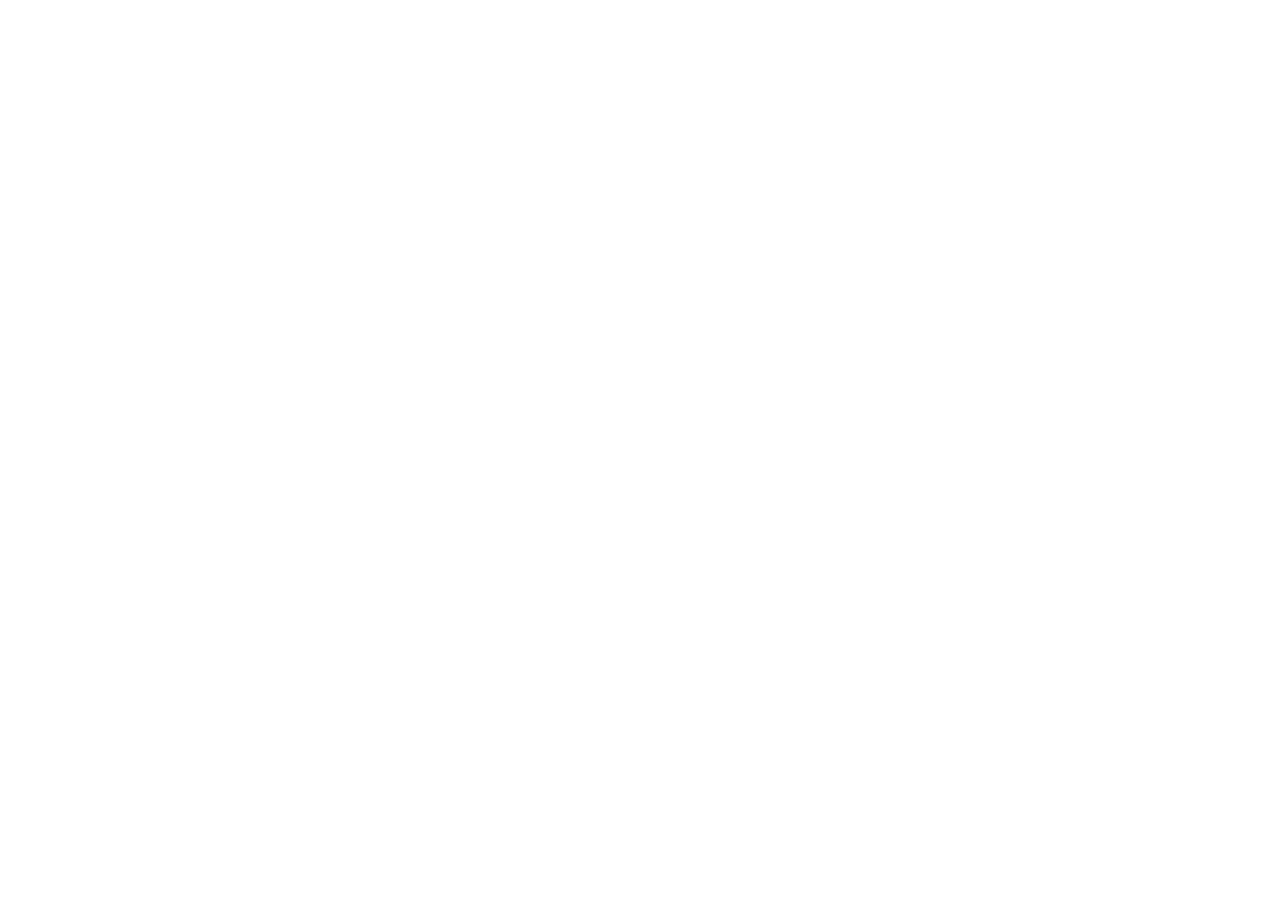
==== index.html @ ab7f9ebb "Commit 3: Integrated Bootstrap 5 and Bootstrap Icons CDNs in project head" ====
<!DOCTYPE html>
<html lang="en">
<head>
    <meta charset="UTF-8">
    <title>SecureAuth</title>
    <link href="https://cdn.jsdelivr.net/npm/bootstrap@5.3.3/dist/css/bootstrap.min.css" rel="stylesheet">
    <link rel="stylesheet" href="https://cdn.jsdelivr.net/npm/bootstrap-icons@1.11.3/font/bootstrap-icons.min.css">
</head>
<body>
</body>
</html>
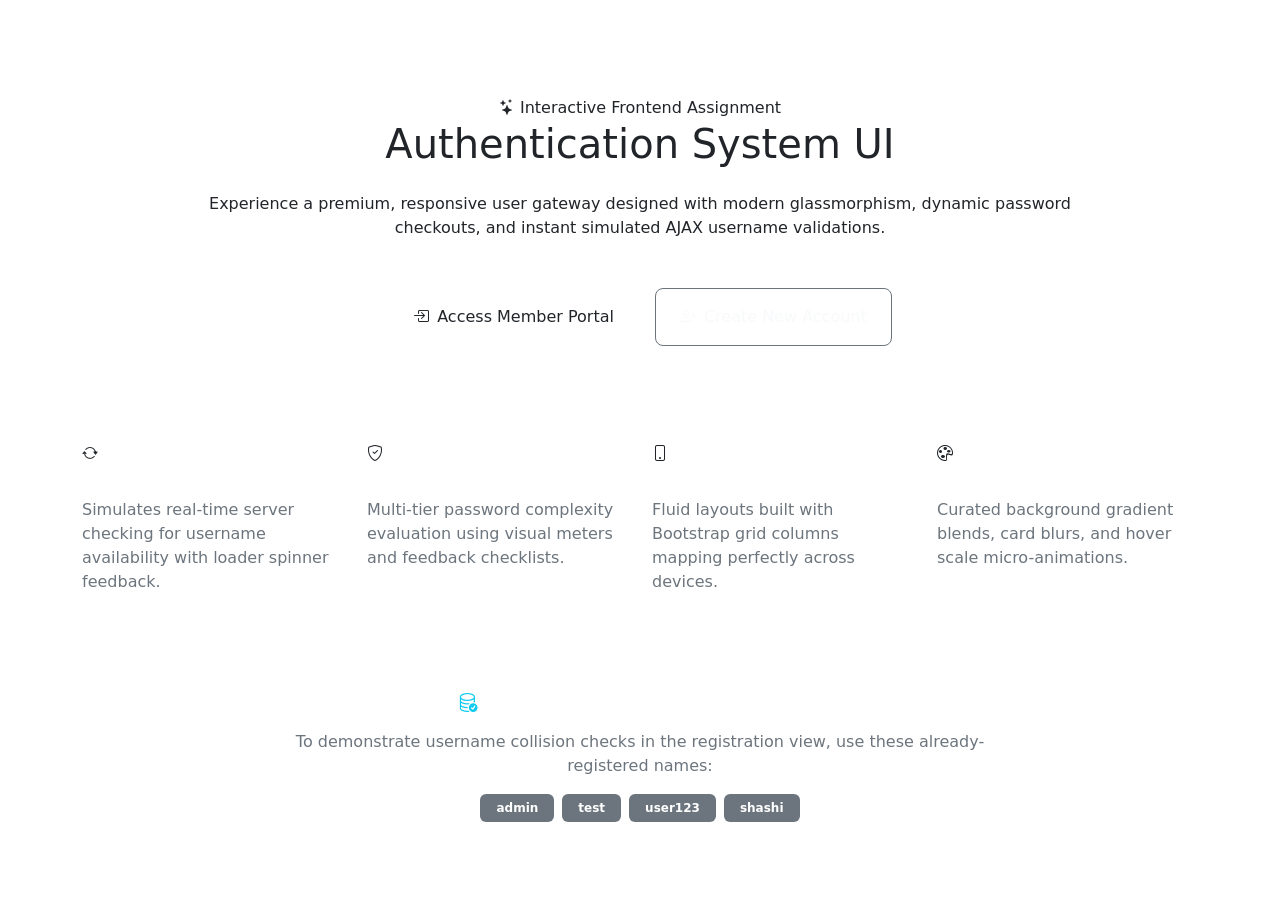
==== commit 2103a16a: "Commit 7: Finalized Landing Page UI layout and features grid" ====
--- a/index.html
+++ b/index.html
@@ -2,10 +2,147 @@
 <html lang="en">
 <head>
     <meta charset="UTF-8">
-    <title>SecureAuth</title>
-    <link href="https://cdn.jsdelivr.net/npm/bootstrap@5.3.3/dist/css/bootstrap.min.css" rel="stylesheet">
+    <meta name="viewport" content="width=device-width, initial-scale=1.0">
+    <title>SecureAuth - Modern Authentication System</title>
+    
+    <!-- Meta tags for SEO -->
+    <meta name="description" content="Explore SecureAuth, a premium responsive login and registration frontend UI featuring real-time validations, strength meters, and glassmorphism styling.">
+    <meta name="keywords" content="Authentication System, HTML5, CSS3, Bootstrap 5, Glassmorphism, Form Validation, AJAX simulation">
+    
+    <!-- Bootstrap 5 CSS CDN -->
+    <link href="https://cdn.jsdelivr.net/npm/bootstrap@5.3.3/dist/css/bootstrap.min.css" rel="stylesheet" integrity="sha384-QWTKZyjpPEjISv5WaRU9OFeRpok6YctnYmDr5pNlyT2bRjXh0JMhjY6hW+ALEwIH" crossorigin="anonymous">
+    
+    <!-- Bootstrap Icons CDN -->
     <link rel="stylesheet" href="https://cdn.jsdelivr.net/npm/bootstrap-icons@1.11.3/font/bootstrap-icons.min.css">
+    
+    <!-- Custom CSS -->
+    <link rel="stylesheet" href="css/style.css">
 </head>
 <body>
+
+    <!-- Sticky Reusable Navbar Placeholder -->
+    <div id="navbar-placeholder"></div>
+
+    <!-- Main Content Area -->
+    <main class="container my-auto py-5">
+        
+        <!-- Hero Section -->
+        <section class="text-center py-5">
+            <div class="row justify-content-center">
+                <div class="col-lg-10">
+                    <span class="feature-badge">
+                        <i class="bi bi-stars"></i> Interactive Frontend Assignment
+                    </span>
+                    <h1 class="hero-title mb-4">Authentication System UI</h1>
+                    <p class="hero-subtitle mb-5">
+                        Experience a premium, responsive user gateway designed with modern glassmorphism, dynamic password checkouts, and instant simulated AJAX username validations.
+                    </p>
+                    <div class="d-flex flex-wrap justify-content-center gap-3">
+                        <a href="login.html" class="btn btn-primary-gradient px-4 py-3 fs-6">
+                            <i class="bi bi-box-arrow-in-right me-2"></i>Access Member Portal
+                        </a>
+                        <a href="register.html" class="btn btn-outline-light border-secondary hover-bg-light px-4 py-3 fs-6 rounded-3" style="transition: var(--transition-smooth); background: rgba(255, 255, 255, 0.02);">
+                            <i class="bi bi-person-plus me-2"></i>Create New Account
+                        </a>
+                    </div>
+                </div>
+            </div>
+        </section>
+
+        <!-- Features Showcase Grid -->
+        <section class="py-5">
+            <div class="row g-4">
+                <!-- Feature 1 -->
+                <div class="col-md-6 col-lg-3">
+                    <div class="feature-box h-100">
+                        <div class="feature-icon-wrapper">
+                            <i class="bi bi-arrow-repeat"></i>
+                        </div>
+                        <h4 class="h5 text-white fw-bold">AJAX Simulation</h4>
+                        <p class="text-secondary mb-0">Simulates real-time server checking for username availability with loader spinner feedback.</p>
+                    </div>
+                </div>
+                <!-- Feature 2 -->
+                <div class="col-md-6 col-lg-3">
+                    <div class="feature-box h-100">
+                        <div class="feature-icon-wrapper">
+                            <i class="bi bi-shield-check"></i>
+                        </div>
+                        <h4 class="h5 text-white fw-bold">Regex Verification</h4>
+                        <p class="text-secondary mb-0">Multi-tier password complexity evaluation using visual meters and feedback checklists.</p>
+                    </div>
+                </div>
+                <!-- Feature 3 -->
+                <div class="col-md-6 col-lg-3">
+                    <div class="feature-box h-100">
+                        <div class="feature-icon-wrapper">
+                            <i class="bi bi-phone"></i>
+                        </div>
+                        <h4 class="h5 text-white fw-bold">Ultra Responsive</h4>
+                        <p class="text-secondary mb-0">Fluid layouts built with Bootstrap grid columns mapping perfectly across devices.</p>
+                    </div>
+                </div>
+                <!-- Feature 4 -->
+                <div class="col-md-6 col-lg-3">
+                    <div class="feature-box h-100">
+                        <div class="feature-icon-wrapper">
+                            <i class="bi bi-palette"></i>
+                        </div>
+                        <h4 class="h5 text-white fw-bold">Glassmorphism</h4>
+                        <p class="text-secondary mb-0">Curated background gradient blends, card blurs, and hover scale micro-animations.</p>
+                    </div>
+                </div>
+            </div>
+        </section>
+
+        <!-- Demo Accounts Section -->
+        <section class="py-4">
+            <div class="glass-card p-4 text-center col-lg-8 mx-auto">
+                <h5 class="text-white fw-bold mb-3"><i class="bi bi-database-check text-info me-2"></i>Simulated Database Accounts</h5>
+                <p class="text-secondary mb-3">To demonstrate username collision checks in the registration view, use these already-registered names:</p>
+                <div class="d-flex flex-wrap justify-content-center gap-2">
+                    <span class="badge bg-secondary py-2 px-3 text-white">admin</span>
+                    <span class="badge bg-secondary py-2 px-3 text-white">test</span>
+                    <span class="badge bg-secondary py-2 px-3 text-white">user123</span>
+                    <span class="badge bg-secondary py-2 px-3 text-white">shashi</span>
+                </div>
+            </div>
+        </section>
+
+    </main>
+
+    <!-- Reusable Footer Placeholder -->
+    <div id="footer-placeholder"></div>
+
+    <!-- Terms & Conditions Modal -->
+    <div class="modal fade glass-modal" id="termsModal" tabindex="-1" aria-labelledby="termsModalLabel" aria-hidden="true">
+        <div class="modal-dialog modal-dialog-centered modal-dialog-scrollable">
+            <div class="modal-content">
+                <div class="modal-header">
+                    <h5 class="modal-title" id="termsModalLabel"><i class="bi bi-file-earmark-text text-primary me-2"></i>Terms and Conditions</h5>
+                    <button type="button" class="btn-close btn-close-white" data-bs-dismiss="modal" aria-label="Close"></button>
+                </div>
+                <div class="modal-body">
+                    <p class="text-white-50">Welcome to SecureAuth. By signing up to this platform, you agree to comply with our dummy authentication simulation guidelines.</p>
+                    <h6 class="text-white fw-bold mt-3">1. Data Storage</h6>
+                    <p class="text-white-50">This is a frontend-only demonstration. No real data is transmitted, processed, or saved to any database. Inputs are handled temporarily within the local JavaScript application runtime environment.</p>
+                    <h6 class="text-white fw-bold mt-3">2. Password Security</h6>
+                    <p class="text-white-50">Please do not use real passwords. Even though this interface calculates strength checks locally and does not transmit data over the web, we advise against entering production passwords in test environments.</p>
+                    <h6 class="text-white fw-bold mt-3">3. UI/UX Rights</h6>
+                    <p class="text-white-50">This prototype has been prepared strictly as an internship evaluation project. All visual graphics, stylesheets, scripts, and document templates are free for modification and educational purposes.</p>
+                </div>
+                <div class="modal-footer">
+                    <button type="button" class="btn btn-secondary border-0" data-bs-dismiss="modal" style="background: rgba(255,255,255,0.1);">Close</button>
+                    <button type="button" class="btn btn-primary-gradient" data-bs-dismiss="modal">I Understand</button>
+                </div>
+            </div>
+        </div>
+    </div>
+
+    <!-- Bootstrap 5 JS Bundle with Popper.js CDN -->
+    <script src="https://cdn.jsdelivr.net/npm/bootstrap@5.3.3/dist/js/bootstrap.bundle.min.js" integrity="sha384-YvpcrYf0tY3lHB60NNkmXc5s9fDVZLESaAA55NDzOxhy9GkcIdslK1eN7N6jIeHz" crossorigin="anonymous"></script>
+    
+    <!-- Custom Application Logic -->
+    <script src="js/script.js"></script>
 </body>
 </html>
--- a/css/style.css
+++ b/css/style.css
@@ -0,0 +1 @@
+/* Base themes and styling */
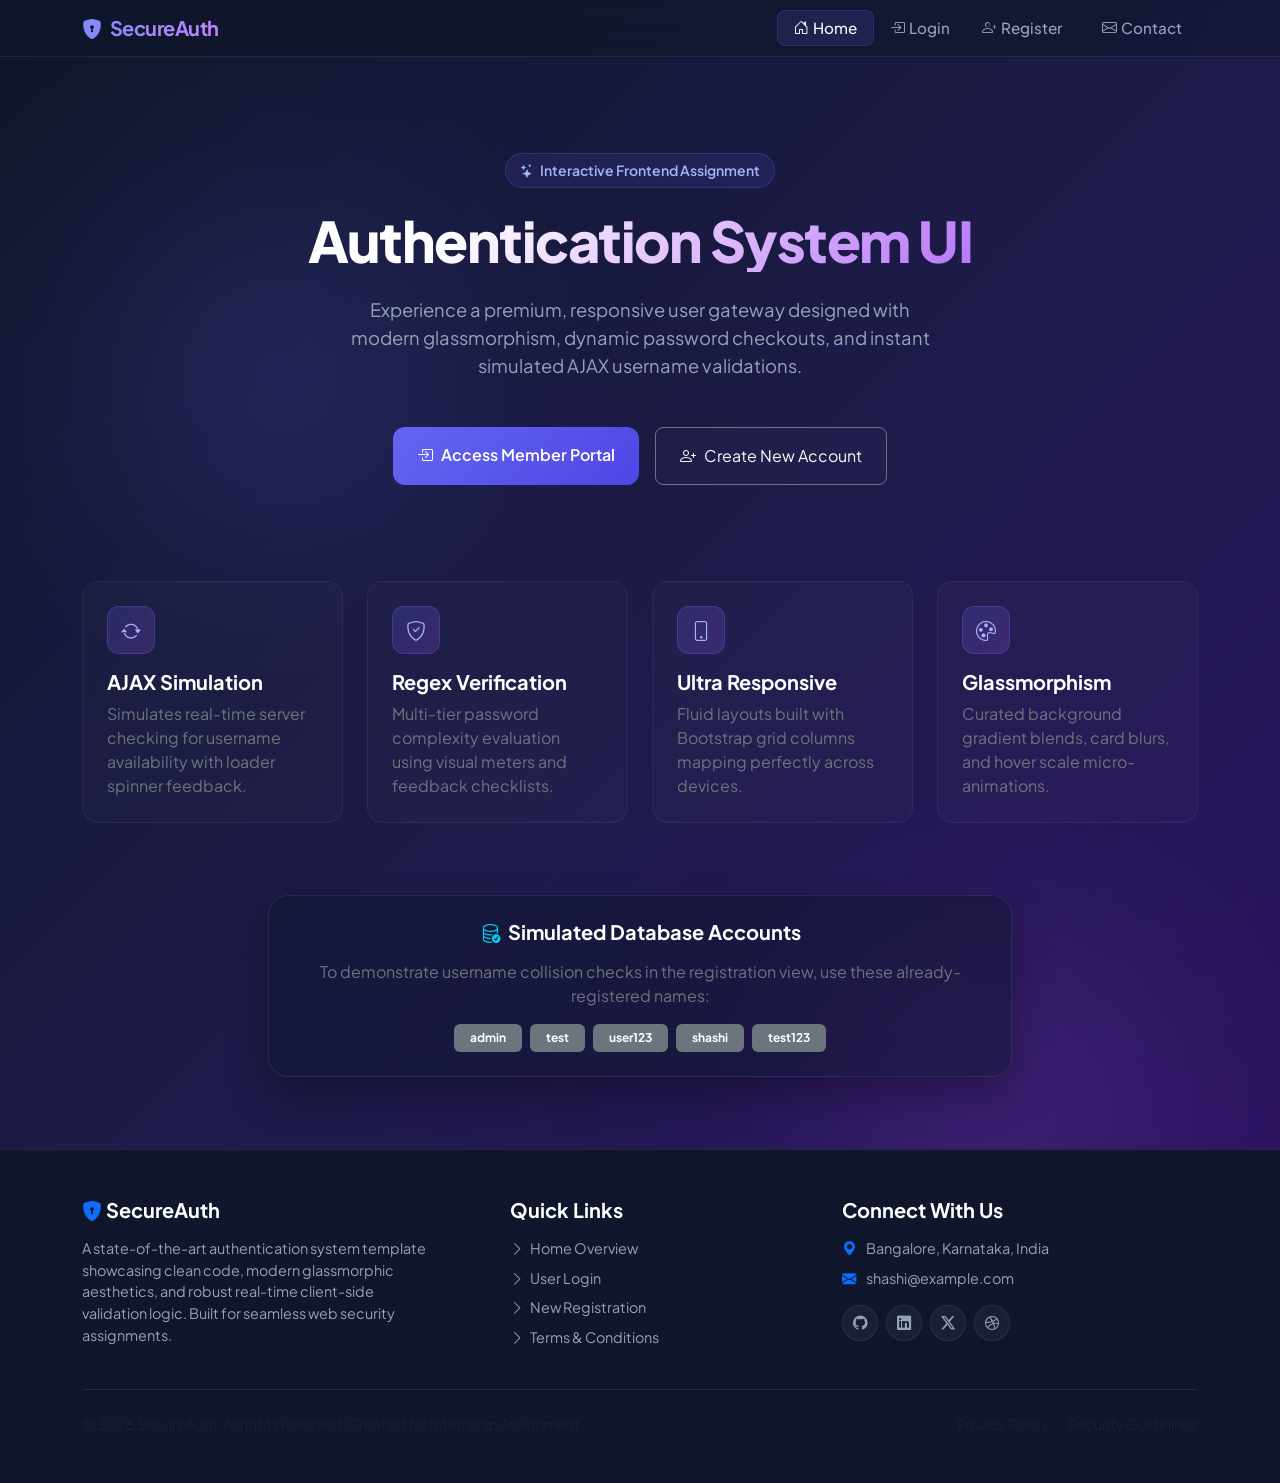
==== commit 3983dc7d: "Commit 14: Added test123 user ID account for mock authentication tests" ====
--- a/index.html
+++ b/index.html
@@ -105,6 +105,7 @@
                     <span class="badge bg-secondary py-2 px-3 text-white">test</span>
                     <span class="badge bg-secondary py-2 px-3 text-white">user123</span>
                     <span class="badge bg-secondary py-2 px-3 text-white">shashi</span>
+                    <span class="badge bg-secondary py-2 px-3 text-white">test123</span>
                 </div>
             </div>
         </section>
--- a/css/style.css
+++ b/css/style.css
@@ -1 +1,546 @@
-/* Base themes and styling */+/* ==========================================================================
+   AUTHENTICATION SYSTEM UI - CUSTOM STYLES
+   ========================================================================== */
+
+/* Import Google Font */
+@import url('https://fonts.googleapis.com/css2?family=Plus+Jakarta+Sans:wght@300;400;500;600;700;800&display=swap');
+
+:root {
+    --bg-gradient: linear-gradient(135deg, #0f172a 0%, #1e1b4b 50%, #2e1065 100%);
+    --card-bg: rgba(15, 23, 42, 0.45);
+    --card-border: rgba(255, 255, 255, 0.08);
+    --input-bg: rgba(255, 255, 255, 0.04);
+    --input-border: rgba(255, 255, 255, 0.12);
+    --primary-gradient: linear-gradient(135deg, #6366f1 0%, #4f46e5 100%);
+    --accent-gradient: linear-gradient(135deg, #a855f7 0%, #7c3aed 100%);
+    --success-gradient: linear-gradient(135deg, #10b981 0%, #059669 100%);
+    
+    --text-primary: #f8fafc;
+    --text-secondary: #94a3b8;
+    --text-muted: #64748b;
+    
+    --transition-smooth: all 0.3s cubic-bezier(0.4, 0, 0.2, 1);
+}
+
+/* Global Reset & Body Styling */
+body {
+    font-family: 'Plus Jakarta Sans', sans-serif;
+    background: var(--bg-gradient);
+    color: var(--text-primary);
+    min-height: 100vh;
+    display: flex;
+    flex-direction: column;
+    overflow-x: hidden;
+    position: relative;
+}
+
+/* Background Glowing Orbs for Premium Ambient Occlusion */
+body::before, body::after {
+    content: "";
+    position: absolute;
+    width: 300px;
+    height: 300px;
+    border-radius: 50%;
+    filter: blur(120px);
+    z-index: -1;
+    opacity: 0.25;
+    pointer-events: none;
+}
+body::before {
+    top: 15%;
+    left: 10%;
+    background: #6366f1;
+}
+body::after {
+    bottom: 15%;
+    right: 10%;
+    background: #a855f7;
+}
+
+/* Custom Scrollbar */
+::-webkit-scrollbar {
+    width: 8px;
+}
+::-webkit-scrollbar-track {
+    background: #0f172a;
+}
+::-webkit-scrollbar-thumb {
+    background: #334155;
+    border-radius: 4px;
+}
+::-webkit-scrollbar-thumb:hover {
+    background: #475569;
+}
+
+/* ==========================================================================
+   REUSABLE NAVBAR COMPONENT
+   ========================================================================== */
+.custom-navbar {
+    background: rgba(15, 23, 42, 0.6) !important;
+    backdrop-filter: blur(16px);
+    -webkit-backdrop-filter: blur(16px);
+    border-bottom: 1px solid var(--card-border);
+    transition: var(--transition-smooth);
+    z-index: 1030;
+}
+
+.custom-navbar .navbar-brand {
+    font-weight: 700;
+    letter-spacing: -0.5px;
+    background: linear-gradient(to right, #818cf8, #c084fc);
+    -webkit-background-clip: text;
+    -webkit-text-fill-color: transparent;
+    display: flex;
+    align-items: center;
+    gap: 8px;
+}
+
+.custom-navbar .nav-link {
+    color: var(--text-secondary);
+    font-weight: 500;
+    font-size: 0.95rem;
+    padding: 6px 16px !important;
+    border-radius: 8px;
+    transition: var(--transition-smooth);
+}
+
+.custom-navbar .nav-link:hover {
+    color: var(--text-primary);
+    background: rgba(255, 255, 255, 0.05);
+}
+
+.custom-navbar .nav-link.active {
+    color: var(--text-primary) !important;
+    background: rgba(99, 102, 241, 0.15);
+    border: 1px solid rgba(99, 102, 241, 0.2);
+}
+
+.custom-navbar .navbar-toggler {
+    border: 1px solid var(--card-border);
+    padding: 6px 10px;
+    border-radius: 8px;
+}
+
+.custom-navbar .navbar-toggler:focus {
+    box-shadow: 0 0 0 3px rgba(99, 102, 241, 0.25);
+}
+
+.custom-navbar .navbar-toggler-icon {
+    filter: invert(1);
+}
+
+/* ==========================================================================
+   UI CARDS & GLASSMORPHISM
+   ========================================================================== */
+.glass-card {
+    background: var(--card-bg);
+    backdrop-filter: blur(20px);
+    -webkit-backdrop-filter: blur(20px);
+    border: 1px solid var(--card-border);
+    border-radius: 20px;
+    box-shadow: 0 20px 40px rgba(0, 0, 0, 0.3);
+    overflow: hidden;
+    transition: var(--transition-smooth);
+    animation: fadeInUp 0.6s cubic-bezier(0.16, 1, 0.3, 1) forwards;
+}
+
+.glass-card:hover {
+    border-color: rgba(255, 255, 255, 0.15);
+    box-shadow: 0 25px 50px rgba(0, 0, 0, 0.4), 
+                0 0 30px rgba(99, 102, 241, 0.1);
+}
+
+/* ==========================================================================
+   FORM INPUTS & FLOATING LABELS
+   ========================================================================== */
+.form-floating {
+    margin-bottom: 20px;
+}
+
+.form-floating > .form-control,
+.form-floating > .form-select {
+    background-color: var(--input-bg) !important;
+    border: 1px solid var(--input-border);
+    color: var(--text-primary) !important;
+    border-radius: 12px;
+    transition: var(--transition-smooth);
+    height: calc(3.5rem + 4px);
+    padding: 1.25rem 1rem 0.5rem 1rem;
+}
+
+.form-floating > .form-control:focus,
+.form-floating > .form-select:focus {
+    border-color: #6366f1;
+    outline: 0;
+    box-shadow: 0 0 0 4px rgba(99, 102, 241, 0.18),
+                0 4px 12px rgba(0, 0, 0, 0.2);
+    background-color: rgba(255, 255, 255, 0.06) !important;
+}
+
+.form-floating > label {
+    color: var(--text-secondary);
+    padding: 1rem 1rem;
+    transition: var(--transition-smooth);
+    font-weight: 500;
+}
+
+.form-floating > .form-control:focus ~ label,
+.form-floating > .form-control:not(:placeholder-shown) ~ label,
+.form-floating > .form-select ~ label {
+    color: #818cf8;
+    transform: scale(0.85) translateY(-0.75rem) translateX(0.15rem);
+    opacity: 0.95;
+}
+
+/* Autofill styling override for Chrome */
+.form-control:-webkit-autofill,
+.form-control:-webkit-autofill:hover, 
+.form-control:-webkit-autofill:focus {
+    -webkit-text-fill-color: var(--text-primary) !important;
+    -webkit-box-shadow: 0 0 0px 1000px #1e1b4b inset !important;
+    transition: background-color 5000s ease-in-out 0s;
+}
+
+/* Validation Visual Glows */
+.form-control.is-valid {
+    border-color: #10b981 !important;
+    background-image: none !important; /* Remove Bootstrap default icon to make room for clean UI */
+    box-shadow: 0 0 0 3px rgba(16, 185, 129, 0.15) !important;
+}
+
+.form-control.is-invalid {
+    border-color: #ef4444 !important;
+    background-image: none !important;
+    box-shadow: 0 0 0 3px rgba(239, 68, 68, 0.15) !important;
+}
+
+/* Password Field Container & Toggle Button */
+.password-field-container {
+    position: relative;
+}
+
+.password-toggle-btn {
+    position: absolute;
+    right: 12px;
+    top: 50%;
+    transform: translateY(-50%);
+    background: none;
+    border: none;
+    color: var(--text-secondary);
+    cursor: pointer;
+    padding: 8px;
+    border-radius: 50%;
+    display: flex;
+    align-items: center;
+    justify-content: center;
+    transition: var(--transition-smooth);
+    z-index: 10;
+}
+
+.password-toggle-btn:hover {
+    color: var(--text-primary);
+    background: rgba(255, 255, 255, 0.08);
+}
+
+/* Realtime Password Checker Panel */
+.validation-checklist {
+    font-size: 0.825rem;
+    padding-left: 0;
+    list-style: none;
+}
+
+.validation-checklist li {
+    display: flex;
+    align-items: center;
+    gap: 8px;
+    margin-bottom: 5px;
+    color: var(--text-secondary);
+    transition: var(--transition-smooth);
+}
+
+.validation-checklist li.valid {
+    color: #10b981;
+}
+
+.validation-checklist li.invalid {
+    color: #ef4444;
+}
+
+.validation-checklist li i {
+    font-size: 0.9rem;
+}
+
+/* Password Strength Meter */
+.strength-meter-container {
+    margin-top: 8px;
+    margin-bottom: 16px;
+}
+
+.strength-meter-bar {
+    height: 6px;
+    border-radius: 3px;
+    background: rgba(255, 255, 255, 0.1);
+    position: relative;
+    overflow: hidden;
+}
+
+.strength-meter-fill {
+    height: 100%;
+    width: 0%;
+    border-radius: 3px;
+    transition: width 0.4s ease, background-color 0.4s ease;
+}
+
+.strength-text {
+    font-size: 0.8rem;
+    font-weight: 600;
+    margin-top: 4px;
+    text-align: right;
+    display: block;
+}
+
+/* Checkbox Style */
+.form-check-input {
+    background-color: var(--input-bg);
+    border: 1px solid var(--input-border);
+    cursor: pointer;
+}
+
+.form-check-input:checked {
+    background-color: #6366f1;
+    border-color: #6366f1;
+}
+
+.form-check-input:focus {
+    box-shadow: 0 0 0 3px rgba(99, 102, 241, 0.25);
+}
+
+.form-check-label {
+    color: var(--text-secondary);
+    cursor: pointer;
+}
+
+/* ==========================================================================
+   BUTTONS
+   ========================================================================== */
+.btn-primary-gradient {
+    background: var(--primary-gradient);
+    border: none;
+    color: white;
+    font-weight: 600;
+    padding: 12px 24px;
+    border-radius: 12px;
+    transition: var(--transition-smooth);
+    position: relative;
+    overflow: hidden;
+    z-index: 1;
+}
+
+.btn-primary-gradient::before {
+    content: "";
+    position: absolute;
+    top: 0;
+    left: 0;
+    width: 100%;
+    height: 100%;
+    background: var(--accent-gradient);
+    z-index: -1;
+    opacity: 0;
+    transition: var(--transition-smooth);
+}
+
+.btn-primary-gradient:hover {
+    color: white;
+    transform: translateY(-2px);
+    box-shadow: 0 8px 20px rgba(99, 102, 241, 0.4);
+}
+
+.btn-primary-gradient:hover::before {
+    opacity: 1;
+}
+
+.btn-primary-gradient:active {
+    transform: translateY(0) scale(0.98);
+}
+
+/* ==========================================================================
+   AJAX USERNAME CHECKER
+   ========================================================================== */
+.username-status-container {
+    position: relative;
+}
+
+.username-spinner-inline {
+    position: absolute;
+    right: 15px;
+    top: 50%;
+    transform: translateY(-50%);
+    display: none;
+    z-index: 5;
+}
+
+.username-feedback-text {
+    font-size: 0.8rem;
+    margin-top: 4px;
+    display: flex;
+    align-items: center;
+    gap: 4px;
+    font-weight: 500;
+}
+
+/* ==========================================================================
+   HERO / LANDING PAGE COMPOSITIONS
+   ========================================================================== */
+.hero-title {
+    font-weight: 800;
+    font-size: 3.5rem;
+    letter-spacing: -1.5px;
+    background: linear-gradient(135deg, #ffffff 30%, #a855f7 100%);
+    -webkit-background-clip: text;
+    -webkit-text-fill-color: transparent;
+    line-height: 1.15;
+}
+
+.hero-subtitle {
+    color: var(--text-secondary);
+    font-size: 1.15rem;
+    font-weight: 400;
+    max-width: 600px;
+    margin: 0 auto 30px auto;
+}
+
+.feature-badge {
+    display: inline-flex;
+    align-items: center;
+    gap: 6px;
+    background: rgba(99, 102, 241, 0.12);
+    border: 1px solid rgba(99, 102, 241, 0.25);
+    color: #a5b4fc;
+    padding: 6px 14px;
+    border-radius: 50px;
+    font-size: 0.875rem;
+    font-weight: 600;
+    margin-bottom: 20px;
+}
+
+.feature-box {
+    background: rgba(255, 255, 255, 0.02);
+    border: 1px solid rgba(255, 255, 255, 0.05);
+    border-radius: 16px;
+    padding: 24px;
+    transition: var(--transition-smooth);
+}
+
+.feature-box:hover {
+    background: rgba(255, 255, 255, 0.04);
+    border-color: rgba(99, 102, 241, 0.2);
+    transform: translateY(-5px);
+}
+
+.feature-icon-wrapper {
+    width: 48px;
+    height: 48px;
+    border-radius: 12px;
+    background: linear-gradient(135deg, rgba(99, 102, 241, 0.2) 0%, rgba(168, 85, 247, 0.2) 100%);
+    border: 1px solid rgba(99, 102, 241, 0.3);
+    display: flex;
+    align-items: center;
+    justify-content: center;
+    font-size: 1.25rem;
+    color: #a5b4fc;
+    margin-bottom: 16px;
+}
+
+/* ==========================================================================
+   FOOTER COMPONENT
+   ========================================================================== */
+.custom-footer {
+    background: rgba(15, 23, 42, 0.95);
+    border-top: 1px solid var(--card-border);
+    color: var(--text-secondary);
+    font-size: 0.9rem;
+    margin-top: auto;
+}
+
+.custom-footer a {
+    color: var(--text-secondary);
+    text-decoration: none;
+    transition: var(--transition-smooth);
+}
+
+.custom-footer a:hover {
+    color: #818cf8;
+}
+
+.social-icons a {
+    width: 36px;
+    height: 36px;
+    border-radius: 50%;
+    background: rgba(255, 255, 255, 0.04);
+    border: 1px solid var(--card-border);
+    display: inline-flex;
+    align-items: center;
+    justify-content: center;
+    transition: var(--transition-smooth);
+    color: var(--text-secondary);
+}
+
+.social-icons a:hover {
+    background: #6366f1;
+    color: white;
+    border-color: #6366f1;
+    transform: translateY(-3px);
+}
+
+/* ==========================================================================
+   ANIMATIONS & KEYFRAMES
+   ========================================================================== */
+@keyframes fadeInUp {
+    from {
+        opacity: 0;
+        transform: translateY(20px);
+    }
+    to {
+        opacity: 1;
+        transform: translateY(0);
+    }
+}
+
+@keyframes shake {
+    0%, 100% { transform: translateX(0); }
+    20%, 60% { transform: translateX(-6px); }
+    40%, 80% { transform: translateX(6px); }
+}
+
+.shake-animation {
+    animation: shake 0.4s ease-in-out;
+}
+
+/* Custom modal styling */
+.glass-modal .modal-content {
+    background: rgba(15, 23, 42, 0.85);
+    backdrop-filter: blur(25px);
+    -webkit-backdrop-filter: blur(25px);
+    border: 1px solid var(--card-border);
+    color: var(--text-primary);
+    border-radius: 20px;
+}
+
+.glass-modal .modal-header {
+    border-bottom: 1px solid rgba(255, 255, 255, 0.08);
+}
+
+.glass-modal .modal-footer {
+    border-top: 1px solid rgba(255, 255, 255, 0.08);
+}
+
+/* Responsive adjustments */
+@media (max-width: 768px) {
+    .hero-title {
+        font-size: 2.25rem;
+    }
+    .custom-navbar .nav-link {
+        padding: 8px 12px !important;
+        margin: 4px 0;
+    }
+}
